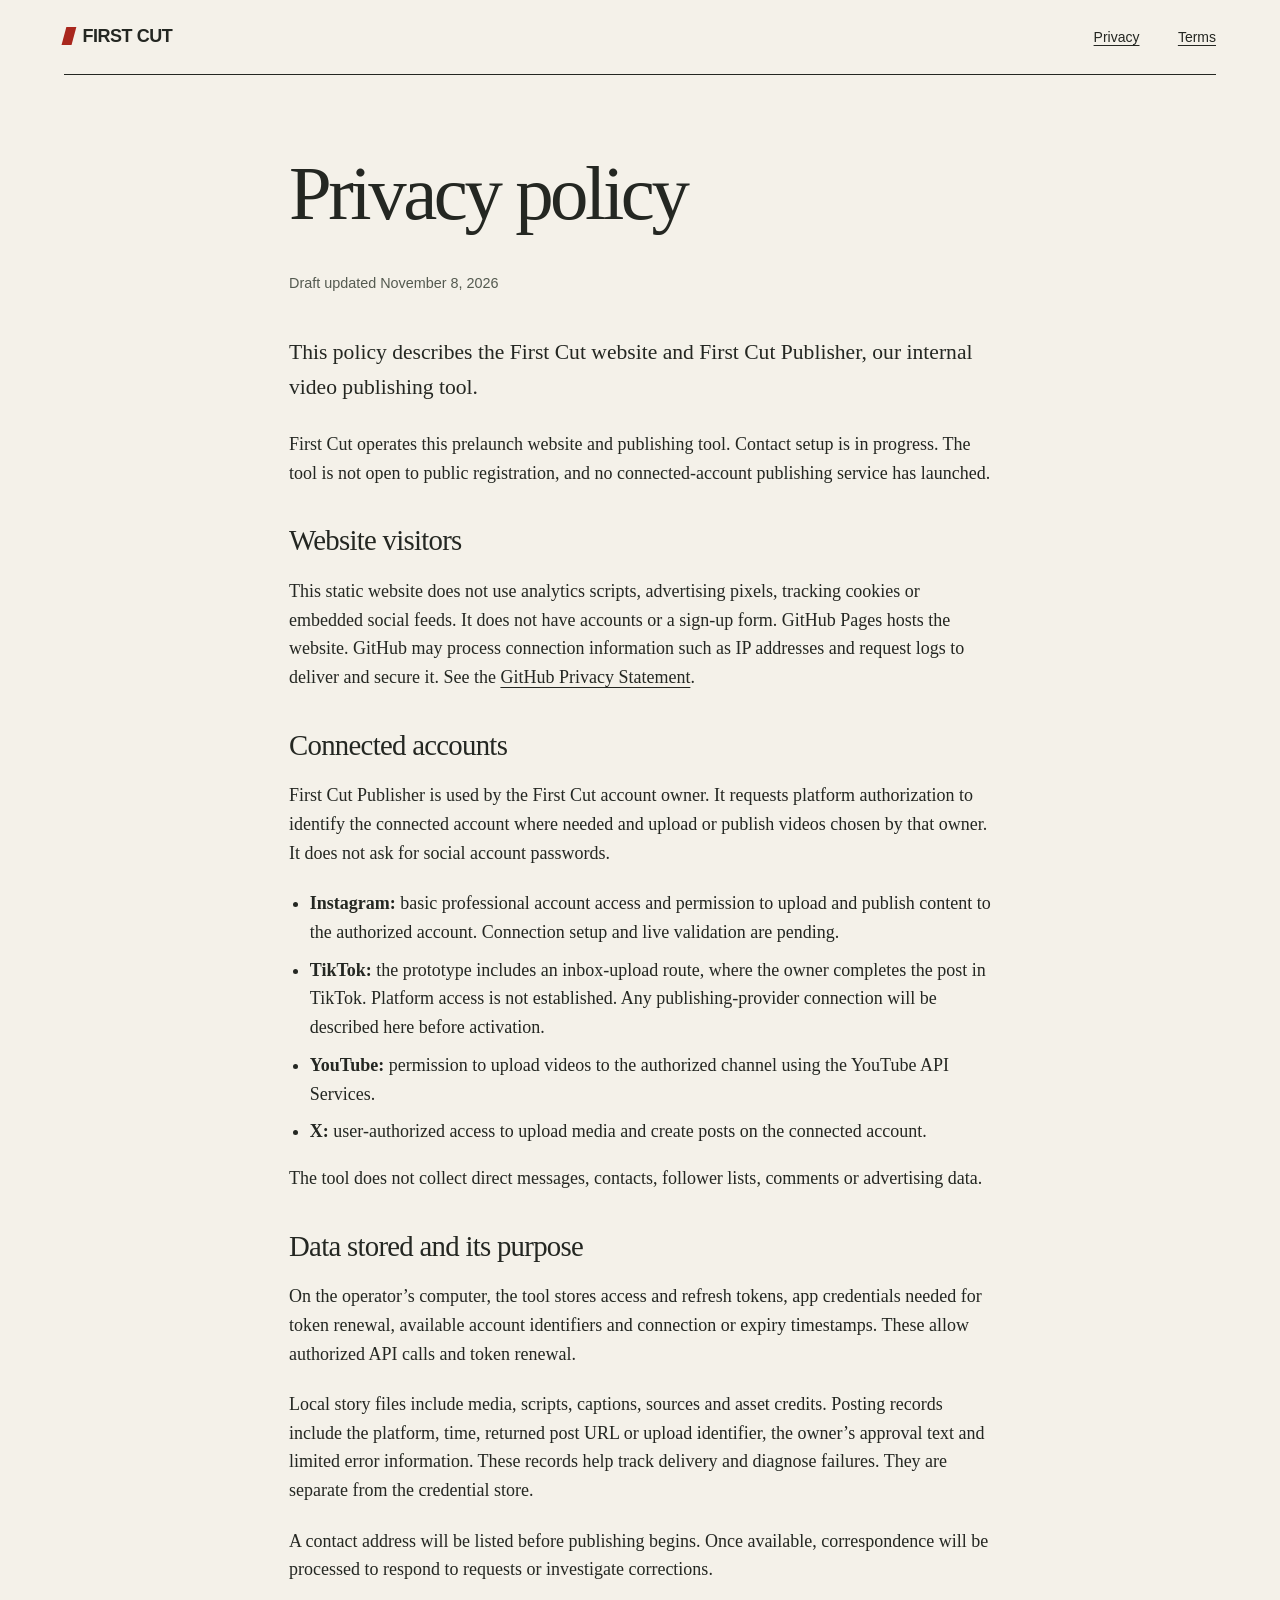
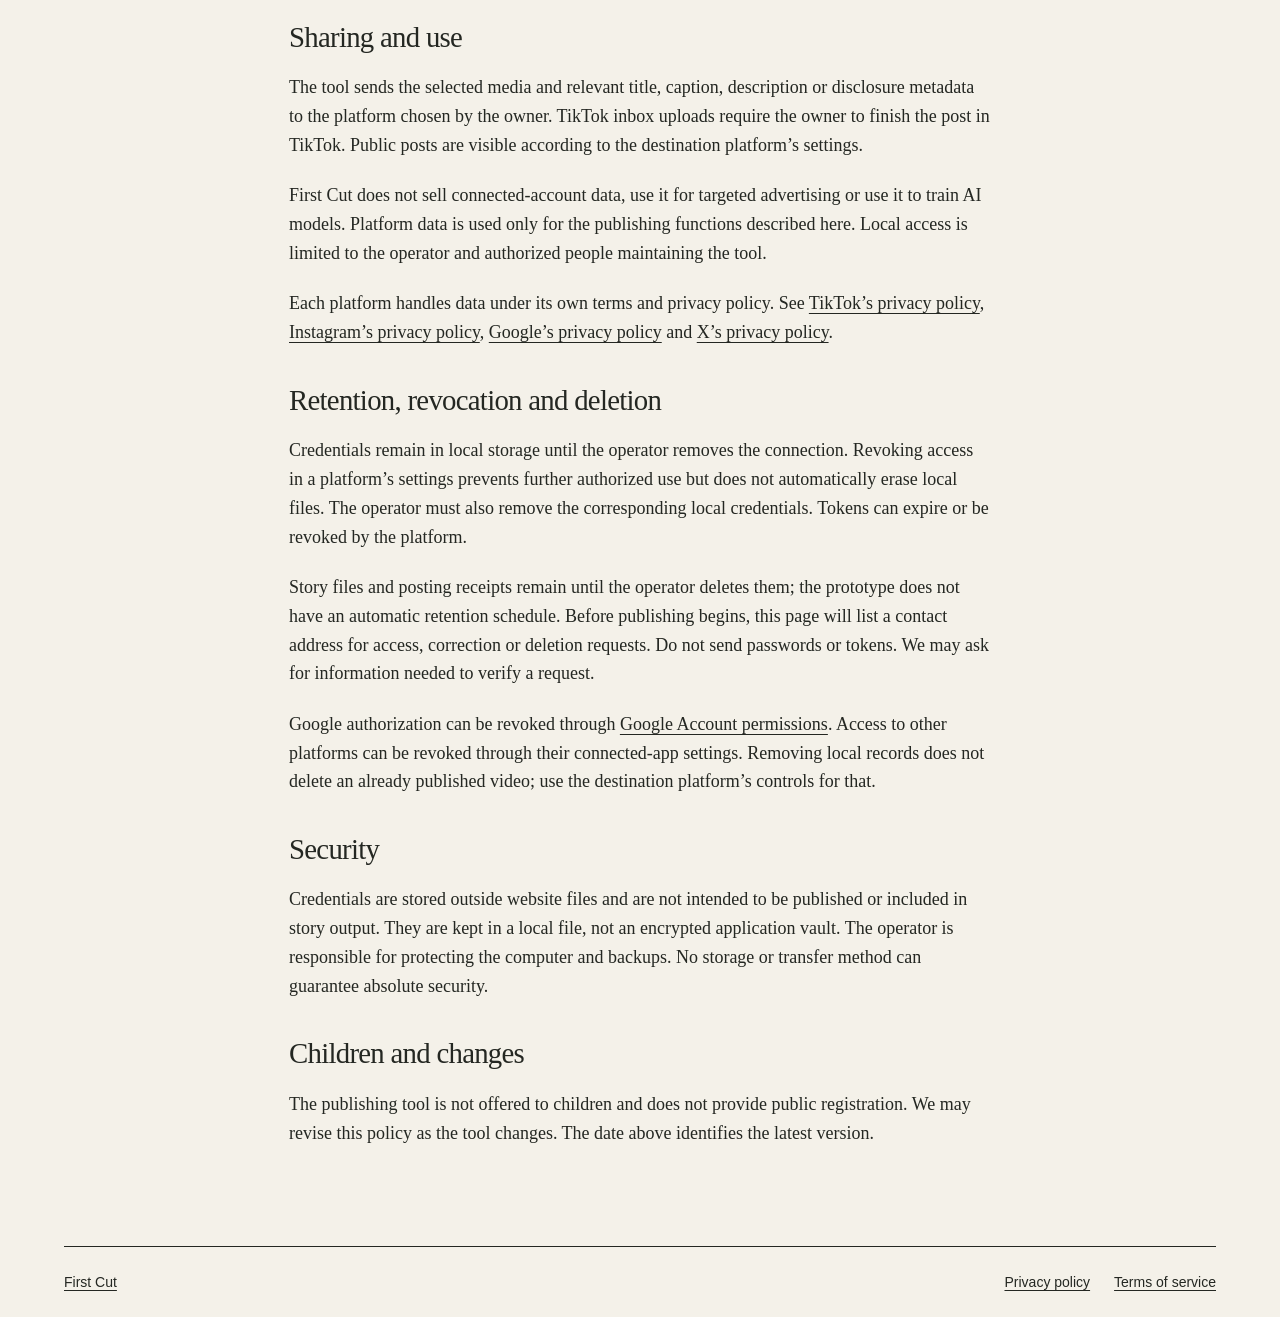
==== privacy.html @ d2c0383e "Publish First Cut prelaunch website" ====
<!doctype html>
<html lang="en">
<head><meta charset="utf-8"><meta name="viewport" content="width=device-width, initial-scale=1"><title>Privacy policy — First Cut</title><meta name="description" content="How First Cut and First Cut Publisher handle website, connected-account and publishing data."><link rel="stylesheet" href="styles.css"><link rel="icon" href="icon.svg" type="image/svg+xml"></head>
<body>
  <a class="skip" href="#main">Skip to content</a>
  <div class="shell">
    <header class="topbar"><a class="brand" href="index.html"><span class="brand-mark" aria-hidden="true"></span>FIRST CUT</a><nav aria-label="Main"><a href="privacy.html" aria-current="page">Privacy</a><a href="terms.html">Terms</a></nav></header>
    <main class="document" id="main">
      <h1>Privacy policy</h1>
      <p class="date">Draft updated <time datetime="2026-11-08">November 8, 2026</time></p>
      <p class="lead">This policy describes the First Cut website and First Cut Publisher, our internal video publishing tool.</p>
      <p>First Cut operates this prelaunch website and publishing tool. Contact setup is in progress. The tool is not open to public registration, and no connected-account publishing service has launched.</p>
      <h2>Website visitors</h2>
      <p>This static website does not use analytics scripts, advertising pixels, tracking cookies or embedded social feeds. It does not have accounts or a sign-up form. GitHub Pages hosts the website. GitHub may process connection information such as IP addresses and request logs to deliver and secure it. See the <a href="https://docs.github.com/en/site-policy/privacy-policies/github-general-privacy-statement">GitHub Privacy Statement</a>.</p>
      <h2>Connected accounts</h2>
      <p>First Cut Publisher is used by the First Cut account owner. It requests platform authorization to identify the connected account where needed and upload or publish videos chosen by that owner. It does not ask for social account passwords.</p>
      <ul>
        <li><strong>Instagram:</strong> basic professional account access and permission to upload and publish content to the authorized account. Connection setup and live validation are pending.</li>
        <li><strong>TikTok:</strong> the prototype includes an inbox-upload route, where the owner completes the post in TikTok. Platform access is not established. Any publishing-provider connection will be described here before activation.</li>
        <li><strong>YouTube:</strong> permission to upload videos to the authorized channel using the YouTube API Services.</li>
        <li><strong>X:</strong> user-authorized access to upload media and create posts on the connected account.</li>
      </ul>
      <p>The tool does not collect direct messages, contacts, follower lists, comments or advertising data.</p>
      <h2>Data stored and its purpose</h2>
      <p>On the operator’s computer, the tool stores access and refresh tokens, app credentials needed for token renewal, available account identifiers and connection or expiry timestamps. These allow authorized API calls and token renewal.</p>
      <p>Local story files include media, scripts, captions, sources and asset credits. Posting records include the platform, time, returned post URL or upload identifier, the owner’s approval text and limited error information. These records help track delivery and diagnose failures. They are separate from the credential store.</p>
      <p>A contact address will be listed before publishing begins. Once available, correspondence will be processed to respond to requests or investigate corrections.</p>
      <h2>Sharing and use</h2>
      <p>The tool sends the selected media and relevant title, caption, description or disclosure metadata to the platform chosen by the owner. TikTok inbox uploads require the owner to finish the post in TikTok. Public posts are visible according to the destination platform’s settings.</p>
      <p>First Cut does not sell connected-account data, use it for targeted advertising or use it to train AI models. Platform data is used only for the publishing functions described here. Local access is limited to the operator and authorized people maintaining the tool.</p>
      <p>Each platform handles data under its own terms and privacy policy. See <a href="https://www.tiktok.com/legal/page/us/privacy-policy/en">TikTok’s privacy policy</a>, <a href="https://privacycenter.instagram.com/policy/">Instagram’s privacy policy</a>, <a href="https://policies.google.com/privacy">Google’s privacy policy</a> and <a href="https://x.com/en/privacy">X’s privacy policy</a>.</p>
      <h2>Retention, revocation and deletion</h2>
      <p>Credentials remain in local storage until the operator removes the connection. Revoking access in a platform’s settings prevents further authorized use but does not automatically erase local files. The operator must also remove the corresponding local credentials. Tokens can expire or be revoked by the platform.</p>
      <p>Story files and posting receipts remain until the operator deletes them; the prototype does not have an automatic retention schedule. Before publishing begins, this page will list a contact address for access, correction or deletion requests. Do not send passwords or tokens. We may ask for information needed to verify a request.</p>
      <p>Google authorization can be revoked through <a href="https://myaccount.google.com/permissions">Google Account permissions</a>. Access to other platforms can be revoked through their connected-app settings. Removing local records does not delete an already published video; use the destination platform’s controls for that.</p>
      <h2>Security</h2>
      <p>Credentials are stored outside website files and are not intended to be published or included in story output. They are kept in a local file, not an encrypted application vault. The operator is responsible for protecting the computer and backups. No storage or transfer method can guarantee absolute security.</p>
      <h2>Children and changes</h2>
      <p>The publishing tool is not offered to children and does not provide public registration. We may revise this policy as the tool changes. The date above identifies the latest version.</p>
    </main>
    <footer><a href="index.html">First Cut</a><nav aria-label="Legal"><a href="privacy.html">Privacy policy</a><a href="terms.html">Terms of service</a></nav></footer>
  </div>
</body></html>
---- styles.css ----
:root{color-scheme:light;--paper:#f4f1e9;--ink:#242722;--muted:#545a50;--rule:#b8bdb1;--accent:#a9271d;--gutter:clamp(1.25rem,5vw,5rem)}
*{box-sizing:border-box}html{scroll-behavior:smooth}body{margin:0;background:var(--paper);color:var(--ink);font:1.125rem/1.6 Georgia,'Times New Roman',serif}a{color:inherit;text-underline-offset:.22em;text-decoration-thickness:1px}a:hover{color:var(--accent)}a:focus-visible{outline:3px solid var(--accent);outline-offset:5px}p{margin:0 0 1.2em}h1,h2,h3,p{overflow-wrap:break-word}h1,h2,h3{line-height:1.12;font-weight:400}h1{font-size:clamp(2.8rem,7vw,6rem);letter-spacing:-.045em;margin:0 0 .45em}h2{font-size:clamp(1.7rem,3.2vw,2.8rem);letter-spacing:-.025em;margin:0 0 .7em}h3{font-size:1.35rem;margin:1.8em 0 .65em}.shell{max-width:1440px;margin:auto;padding-inline:var(--gutter)}.skip{position:absolute;left:1rem;top:-5rem;background:var(--paper);padding:.7rem;z-index:3}.skip:focus{top:1rem}.topbar{display:flex;justify-content:space-between;align-items:center;gap:1rem;padding-block:1.4rem;border-bottom:1px solid var(--ink);font-family:'Franklin Gothic Medium','Arial Narrow',sans-serif;font-size:.875rem}.brand{font-size:1.125rem;font-weight:bold;letter-spacing:-.025em;text-decoration:none;white-space:nowrap}.brand-mark{display:inline-block;width:.6rem;height:1.1rem;background:var(--accent);transform:skew(-15deg);margin-right:.55rem;vertical-align:-.15rem}.topbar nav{display:flex;gap:clamp(1rem,3vw,2.5rem)}.masthead{padding-top:clamp(2rem,5vw,4.5rem);padding-bottom:clamp(2rem,4vw,3rem);border-bottom:7px solid var(--ink)}.masthead h1{font-family:'Franklin Gothic Heavy','Arial Black',sans-serif;font-weight:900;line-height:.85;font-size:clamp(4rem,15.6vw,14rem);letter-spacing:-.075em;margin:0 0 .12em}.masthead .coverage{display:flex;gap:.5em;flex-wrap:wrap;align-items:center;margin:0;font-family:'Franklin Gothic Medium','Arial Narrow',sans-serif;font-size:clamp(.95rem,1.5vw,1.25rem)}.coverage span+span:before{content:' / ';color:var(--accent);margin-right:.5em}.intro{display:grid;grid-template-columns:minmax(0,1.35fr) minmax(0,1fr);gap:clamp(2rem,6vw,6rem);padding-block:clamp(3rem,6vw,6rem);border-bottom:1px solid var(--ink)}.intro h2{font-size:clamp(2.2rem,4vw,4rem);max-width:15ch}.intro p:last-child{margin-bottom:0}.desk{display:grid;grid-template-columns:minmax(0,.8fr) minmax(0,1.4fr);gap:clamp(2rem,6vw,6rem);padding-block:3.5rem}.desk-list{margin:0}.desk-list div{display:grid;grid-template-columns:minmax(0,.7fr) minmax(0,1fr);gap:1.5rem;padding-block:1.3rem;border-top:1px solid var(--rule)}.desk-list dt{font-family:'Franklin Gothic Medium','Arial Narrow',sans-serif;font-size:1rem}.desk-list dd{margin:0}.publisher{border-top:1px solid var(--ink);padding-block:3rem;max-width:none}.publisher p{max-width:70ch}.contact{display:flex;flex-wrap:wrap;align-items:baseline;gap:1rem 3rem;padding-block:2.5rem;border-top:1px solid var(--ink)}.contact h2{margin:0}.contact a{overflow-wrap:anywhere}footer{border-top:1px solid var(--ink);padding-block:1.5rem;display:flex;justify-content:space-between;gap:1.5rem;flex-wrap:wrap;font-family:'Franklin Gothic Medium','Arial Narrow',sans-serif;font-size:.875rem}footer nav{display:flex;gap:1.5rem}.document{max-width:78ch;margin:0 auto;padding-block:clamp(2.5rem,6vw,5rem)}.document h1{font-size:clamp(2.8rem,6vw,5rem)}.document h2{font-size:1.8rem;margin-top:2.3rem}.document ul{padding-left:1.3rem}.document li+li{margin-top:.55rem}.date{font-family:'Franklin Gothic Medium','Arial Narrow',sans-serif;color:var(--muted);font-size:.9rem;margin-bottom:2.5rem}.document a{overflow-wrap:anywhere}.document .lead{font-size:1.35rem}.notice{border-left:3px solid var(--accent);padding-left:1rem}
@media(max-width:680px){.topbar{align-items:flex-start}.topbar nav{gap:1rem}.intro,.desk{grid-template-columns:1fr;gap:1.25rem}.intro h2{max-width:none}.desk-list div{grid-template-columns:1fr;gap:.5rem}.masthead h1{font-size:16vw}.contact{display:block}.contact h2{margin-bottom:.65rem}footer{display:block}footer nav{margin-top:.7rem}}
@media(prefers-reduced-motion:reduce){html{scroll-behavior:auto}}
@media print{body{background:white;color:black}.topbar,.skip,footer{display:none}.document{padding:0;max-width:none}a{color:inherit}.shell{padding:0}}
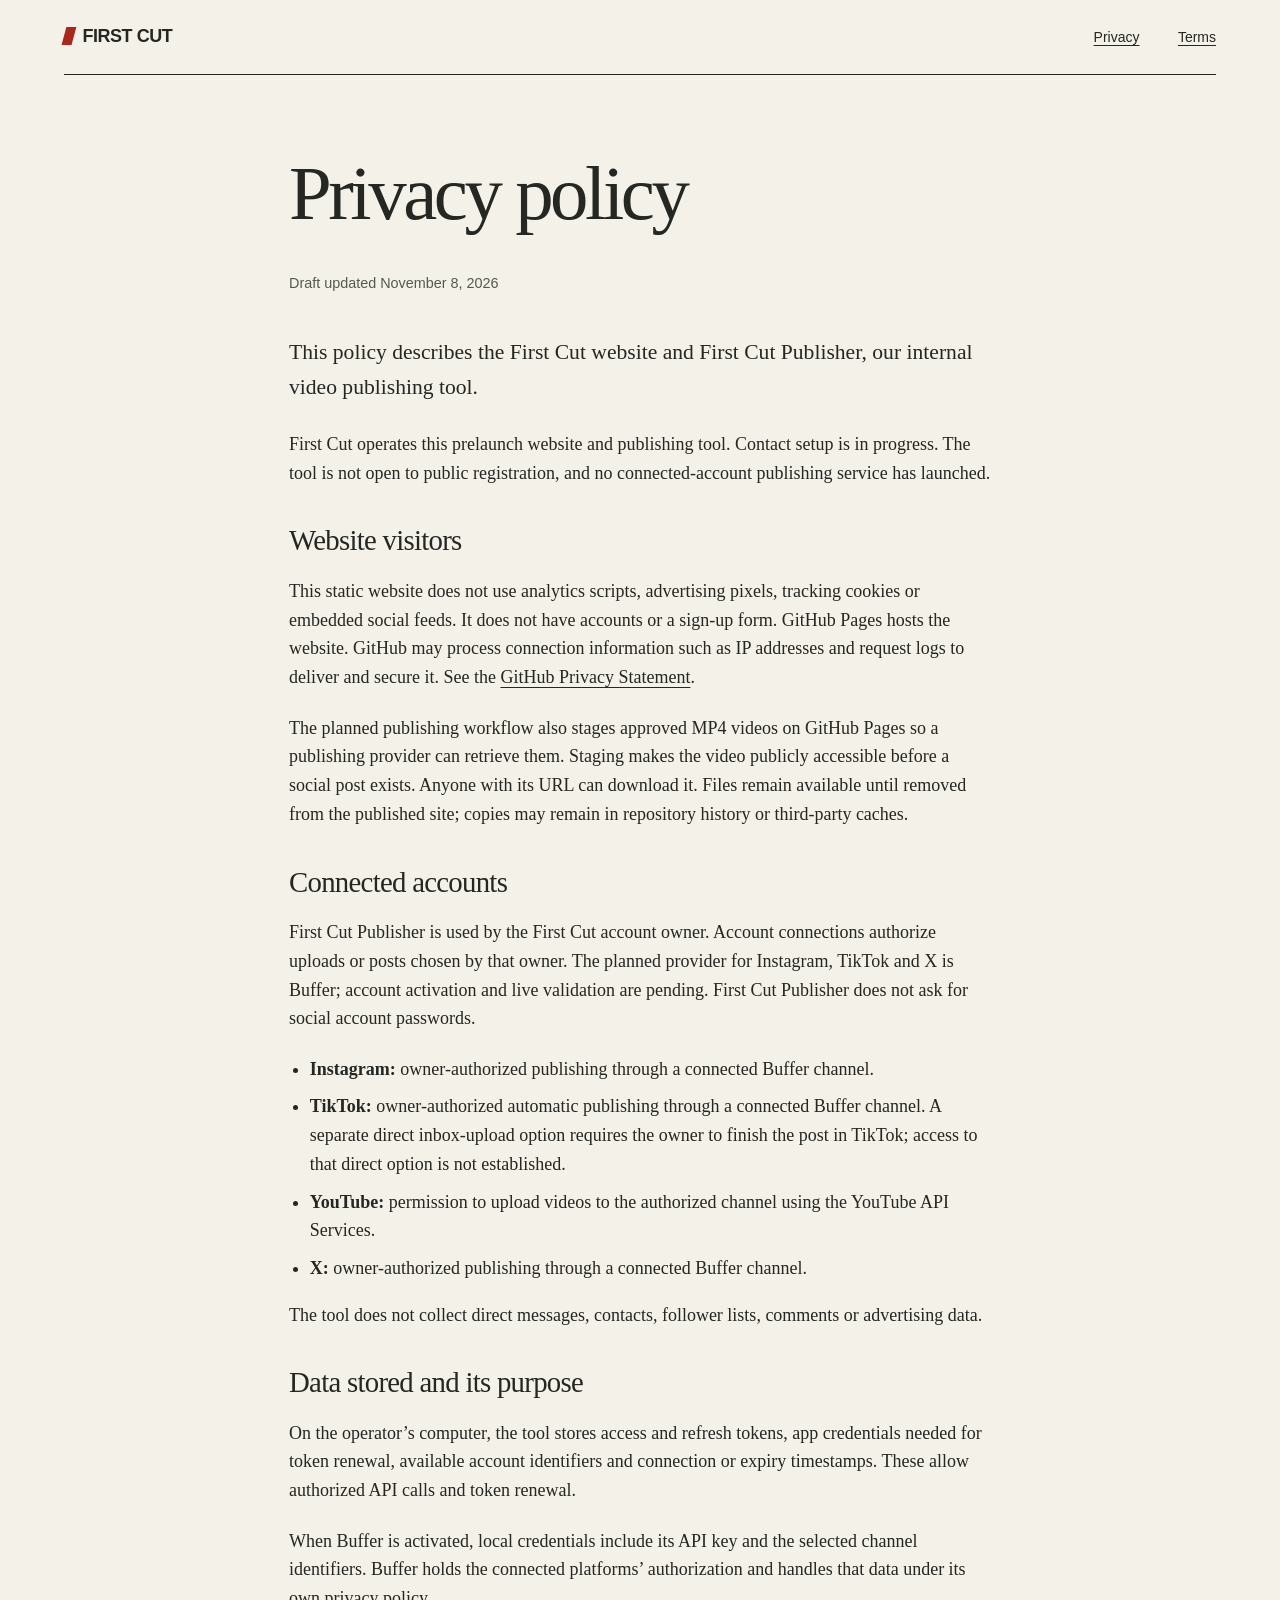
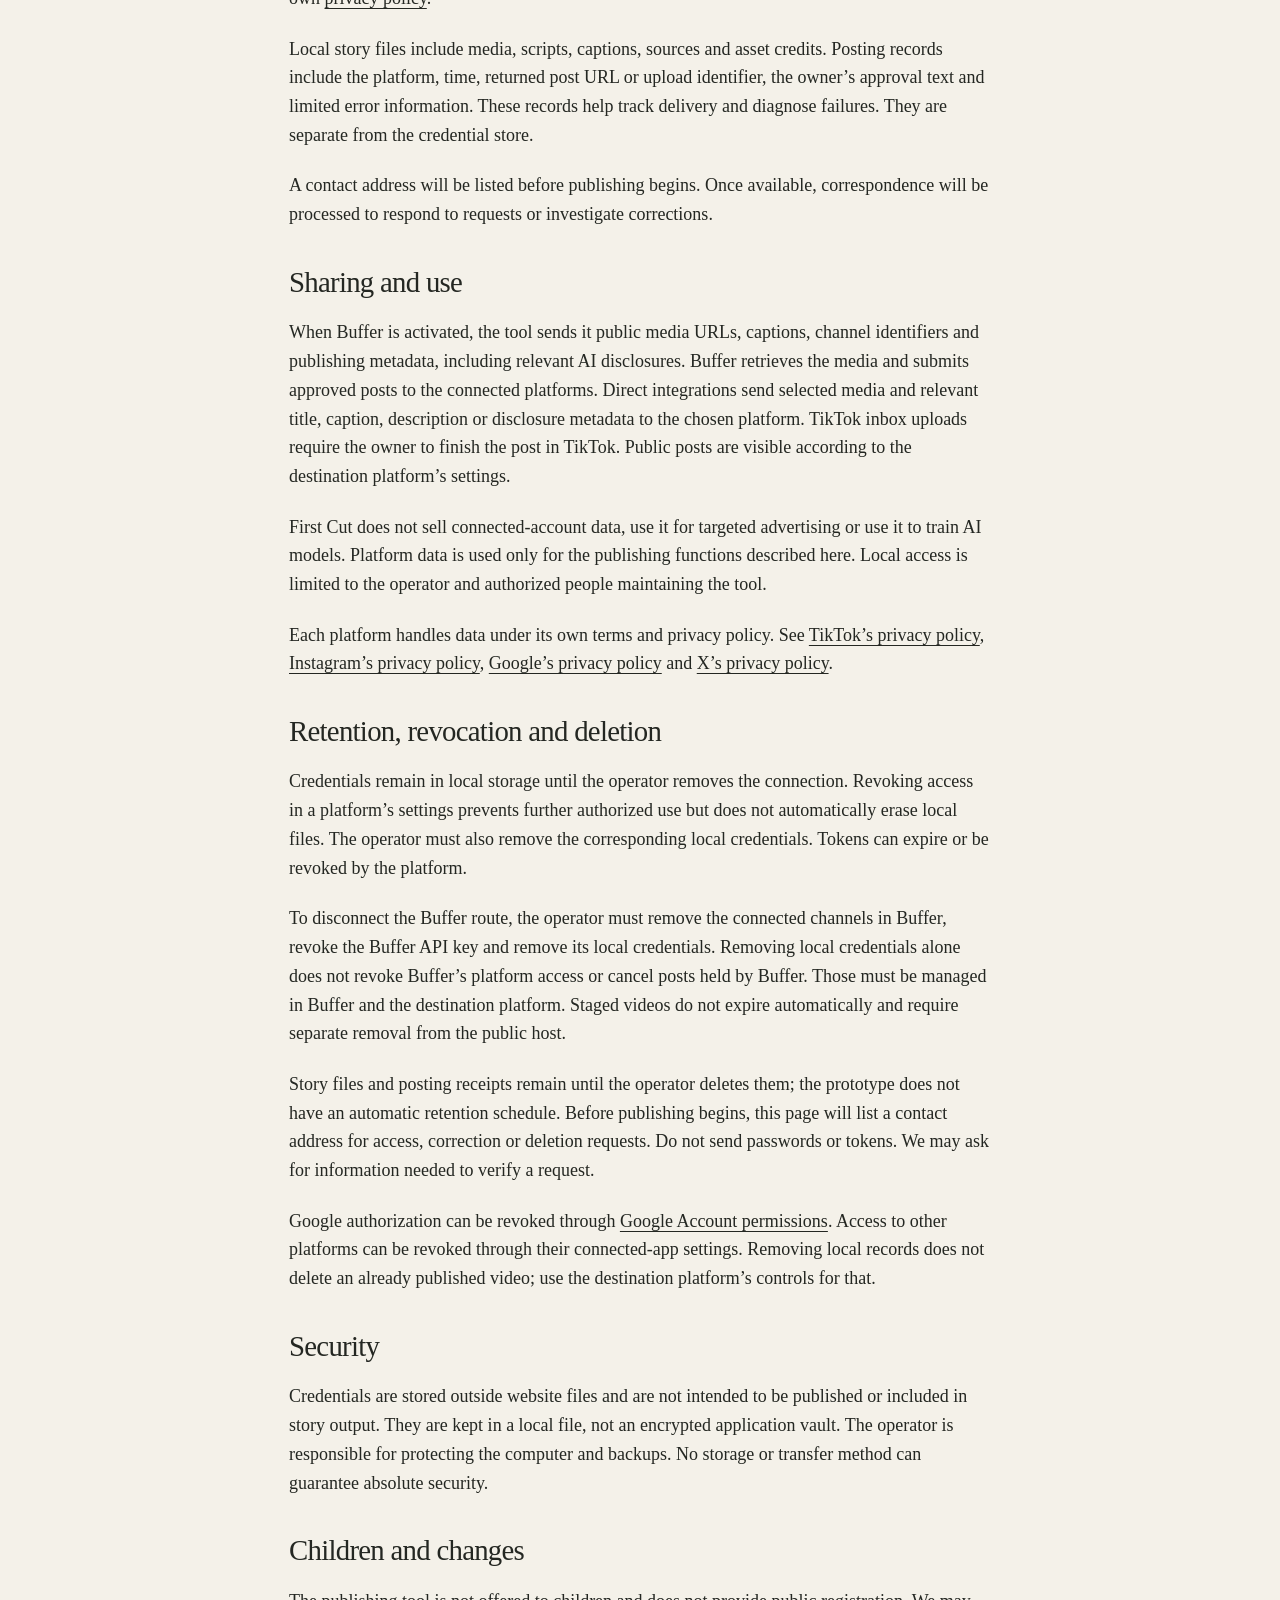
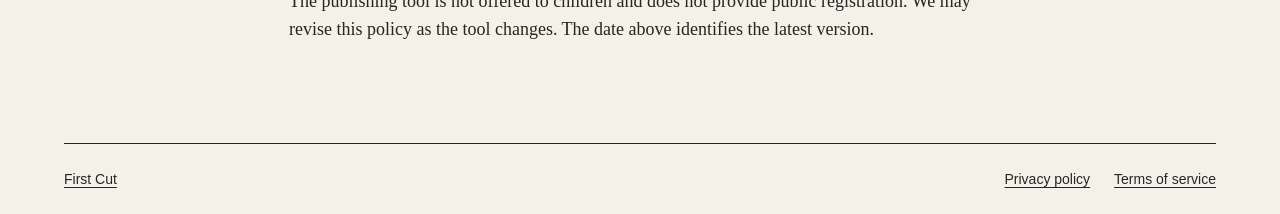
==== commit 5837b3b7: "Describe Buffer publishing and public media staging" ====
--- a/privacy.html
+++ b/privacy.html
@@ -12,25 +12,28 @@
       <p>First Cut operates this prelaunch website and publishing tool. Contact setup is in progress. The tool is not open to public registration, and no connected-account publishing service has launched.</p>
       <h2>Website visitors</h2>
       <p>This static website does not use analytics scripts, advertising pixels, tracking cookies or embedded social feeds. It does not have accounts or a sign-up form. GitHub Pages hosts the website. GitHub may process connection information such as IP addresses and request logs to deliver and secure it. See the <a href="https://docs.github.com/en/site-policy/privacy-policies/github-general-privacy-statement">GitHub Privacy Statement</a>.</p>
+      <p>The planned publishing workflow also stages approved MP4 videos on GitHub Pages so a publishing provider can retrieve them. Staging makes the video publicly accessible before a social post exists. Anyone with its URL can download it. Files remain available until removed from the published site; copies may remain in repository history or third-party caches.</p>
       <h2>Connected accounts</h2>
-      <p>First Cut Publisher is used by the First Cut account owner. It requests platform authorization to identify the connected account where needed and upload or publish videos chosen by that owner. It does not ask for social account passwords.</p>
+      <p>First Cut Publisher is used by the First Cut account owner. Account connections authorize uploads or posts chosen by that owner. The planned provider for Instagram, TikTok and X is Buffer; account activation and live validation are pending. First Cut Publisher does not ask for social account passwords.</p>
       <ul>
-        <li><strong>Instagram:</strong> basic professional account access and permission to upload and publish content to the authorized account. Connection setup and live validation are pending.</li>
-        <li><strong>TikTok:</strong> the prototype includes an inbox-upload route, where the owner completes the post in TikTok. Platform access is not established. Any publishing-provider connection will be described here before activation.</li>
+        <li><strong>Instagram:</strong> owner-authorized publishing through a connected Buffer channel.</li>
+        <li><strong>TikTok:</strong> owner-authorized automatic publishing through a connected Buffer channel. A separate direct inbox-upload option requires the owner to finish the post in TikTok; access to that direct option is not established.</li>
         <li><strong>YouTube:</strong> permission to upload videos to the authorized channel using the YouTube API Services.</li>
-        <li><strong>X:</strong> user-authorized access to upload media and create posts on the connected account.</li>
+        <li><strong>X:</strong> owner-authorized publishing through a connected Buffer channel.</li>
       </ul>
       <p>The tool does not collect direct messages, contacts, follower lists, comments or advertising data.</p>
       <h2>Data stored and its purpose</h2>
       <p>On the operator’s computer, the tool stores access and refresh tokens, app credentials needed for token renewal, available account identifiers and connection or expiry timestamps. These allow authorized API calls and token renewal.</p>
+      <p>When Buffer is activated, local credentials include its API key and the selected channel identifiers. Buffer holds the connected platforms’ authorization and handles that data under its own <a href="https://buffer.com/legal#privacy-policy">privacy policy</a>.</p>
       <p>Local story files include media, scripts, captions, sources and asset credits. Posting records include the platform, time, returned post URL or upload identifier, the owner’s approval text and limited error information. These records help track delivery and diagnose failures. They are separate from the credential store.</p>
       <p>A contact address will be listed before publishing begins. Once available, correspondence will be processed to respond to requests or investigate corrections.</p>
       <h2>Sharing and use</h2>
-      <p>The tool sends the selected media and relevant title, caption, description or disclosure metadata to the platform chosen by the owner. TikTok inbox uploads require the owner to finish the post in TikTok. Public posts are visible according to the destination platform’s settings.</p>
+      <p>When Buffer is activated, the tool sends it public media URLs, captions, channel identifiers and publishing metadata, including relevant AI disclosures. Buffer retrieves the media and submits approved posts to the connected platforms. Direct integrations send selected media and relevant title, caption, description or disclosure metadata to the chosen platform. TikTok inbox uploads require the owner to finish the post in TikTok. Public posts are visible according to the destination platform’s settings.</p>
       <p>First Cut does not sell connected-account data, use it for targeted advertising or use it to train AI models. Platform data is used only for the publishing functions described here. Local access is limited to the operator and authorized people maintaining the tool.</p>
       <p>Each platform handles data under its own terms and privacy policy. See <a href="https://www.tiktok.com/legal/page/us/privacy-policy/en">TikTok’s privacy policy</a>, <a href="https://privacycenter.instagram.com/policy/">Instagram’s privacy policy</a>, <a href="https://policies.google.com/privacy">Google’s privacy policy</a> and <a href="https://x.com/en/privacy">X’s privacy policy</a>.</p>
       <h2>Retention, revocation and deletion</h2>
       <p>Credentials remain in local storage until the operator removes the connection. Revoking access in a platform’s settings prevents further authorized use but does not automatically erase local files. The operator must also remove the corresponding local credentials. Tokens can expire or be revoked by the platform.</p>
+      <p>To disconnect the Buffer route, the operator must remove the connected channels in Buffer, revoke the Buffer API key and remove its local credentials. Removing local credentials alone does not revoke Buffer’s platform access or cancel posts held by Buffer. Those must be managed in Buffer and the destination platform. Staged videos do not expire automatically and require separate removal from the public host.</p>
       <p>Story files and posting receipts remain until the operator deletes them; the prototype does not have an automatic retention schedule. Before publishing begins, this page will list a contact address for access, correction or deletion requests. Do not send passwords or tokens. We may ask for information needed to verify a request.</p>
       <p>Google authorization can be revoked through <a href="https://myaccount.google.com/permissions">Google Account permissions</a>. Access to other platforms can be revoked through their connected-app settings. Removing local records does not delete an already published video; use the destination platform’s controls for that.</p>
       <h2>Security</h2>
